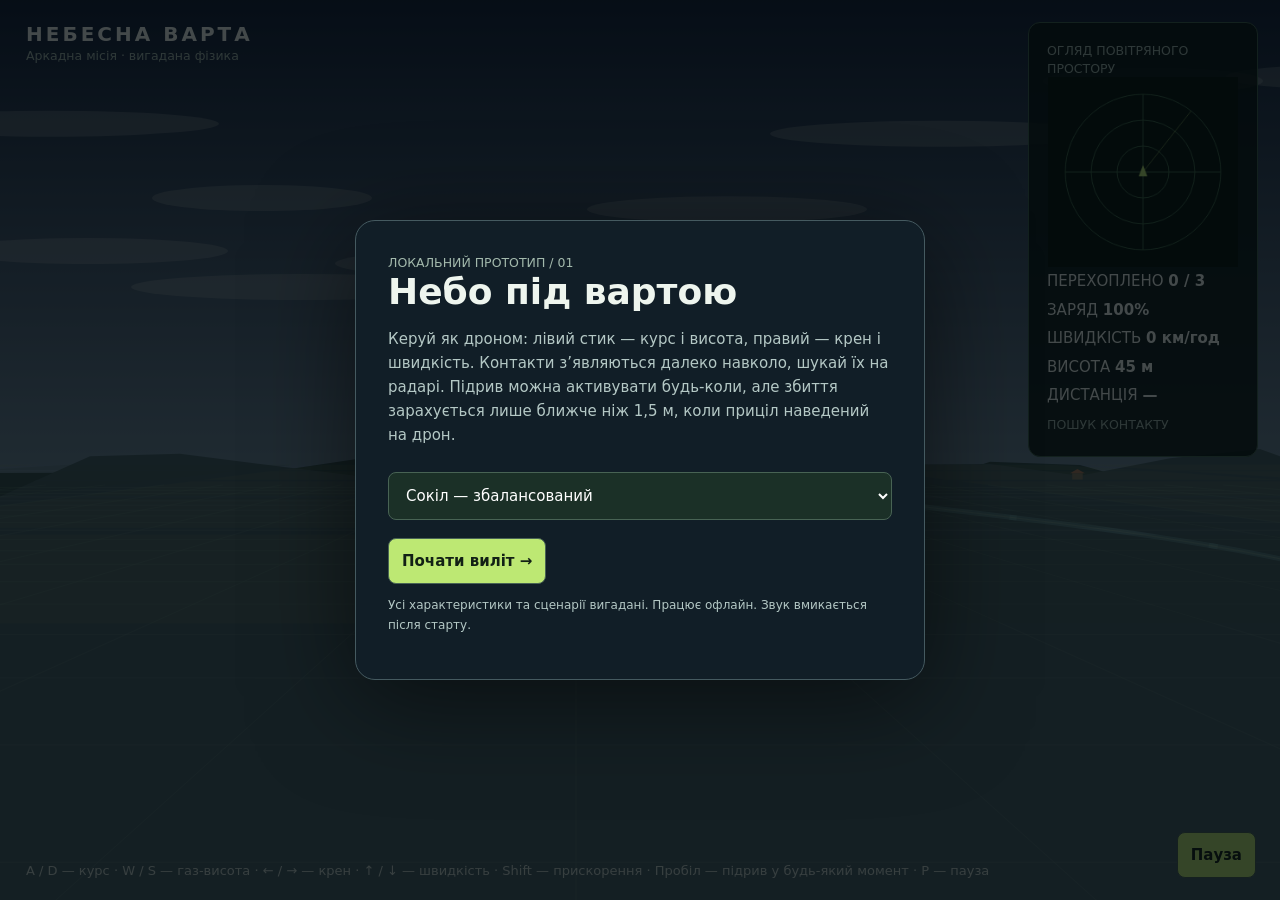
==== interceptor.html @ 4b61b433 "Add division website" ====
<!doctype html>
<html lang="uk"><meta charset="utf-8"><meta name="viewport" content="width=device-width,initial-scale=1">
<title>Небесна варта — аркада</title>
<style>
*{box-sizing:border-box}body{margin:0;background:#080e14;color:#eef5ee;font:15px system-ui}canvas#view{display:block;width:100vw;height:100vh}header{position:absolute;top:22px;left:26px;pointer-events:none}h1{font-size:20px;letter-spacing:3px;margin:0}small{color:#a3b9ac}.panel{position:absolute;right:22px;top:22px;width:230px;padding:18px;background:#091711dd;border:1px solid #42644e;border-radius:12px}#radar{width:190px;height:190px;display:block;margin:auto}#stats{line-height:1.9;font-variant-numeric:tabular-nums}.help{position:absolute;bottom:22px;left:26px;color:#c3d0c8;font-size:13px}#overlay{position:absolute;inset:0;display:grid;place-items:center;background:#02080cb8}.card{max-width:570px;width:90%;padding:32px;background:#111e27;border:1px solid #455a60;border-radius:20px;box-shadow:0 20px 100px #0008}.card h2{font-size:36px;margin:0 0 14px}.card p{color:#b4c8c5;line-height:1.6}button,select{font:inherit;border-radius:8px;padding:13px;border:1px solid #486354;background:#1b3027;color:white}button{cursor:pointer;background:#bde873;color:#122015;font-weight:700}select{width:100%;margin:10px 0 18px}#pause{position:absolute;bottom:22px;right:24px}.touch{display:none;position:absolute;inset:auto 0 76px;height:145px;pointer-events:none}.stick{position:absolute;width:132px;height:132px;border:1px solid #9cbaa566;border-radius:50%;background:#10221c99;touch-action:none;pointer-events:auto;user-select:none}.stick.left{left:18px}.stick.right{left:164px}.stick:before,.stick:after{content:"";position:absolute;background:#9cbaa533}.stick:before{left:50%;top:12px;bottom:12px;width:1px}.stick:after{top:50%;left:12px;right:12px;height:1px}.stick label{position:absolute;top:-22px;left:4px;color:#d5e6d4;font-size:10px;white-space:nowrap}.knob{position:absolute;left:47px;top:47px;width:36px;height:36px;border-radius:50%;background:#bde873cc;border:2px solid #eaffc8;pointer-events:none}#fire{position:absolute;bottom:80px;right:24px;display:none}@media(pointer:coarse){.touch{display:block}#fire{display:block;bottom:230px}.help{display:none}}@media(max-width:650px){.panel{width:132px;padding:7px;right:8px;top:70px;z-index:1}.panel>small{font-size:8px}#radar{width:100px;height:100px}header{left:15px}#stats{font-size:10px;line-height:1.55}.touch{z-index:3}.stick.left{left:12px}.stick.right{left:auto;right:12px}#fire{z-index:4;left:14px;right:auto}#pause{z-index:4;right:14px}}
</style>
<style>
#orientation-hint{display:none}
@media(pointer:coarse) and (orientation:portrait){
  #orientation-hint{position:absolute;z-index:5;top:12px;left:50%;transform:translateX(-50%);width:max-content;max-width:calc(100% - 24px);padding:9px 13px;display:flex;align-items:center;gap:9px;border:1px solid #9cbaa566;border-radius:9px;background:#091711eF;color:#e4ebdf;font-size:11px;line-height:1.4;box-shadow:0 8px 30px #0006}
  .rotate-icon{color:#bde873;font-size:20px;line-height:1}
}
@media(pointer:coarse) and (orientation:landscape) and (max-width:900px){
  header{top:9px;left:12px}h1{font-size:16px}.panel{top:8px;right:8px;width:112px;padding:5px;z-index:1}.panel>small{font-size:7px}#radar{width:68px;height:68px}#stats{font-size:9px;line-height:1.35}
  .touch{inset:auto 0 8px;height:112px;z-index:3}.stick{width:104px;height:104px}.stick.left{left:12px}.stick.right{left:auto;right:12px}.knob{left:33px;top:33px}
  #fire{display:block;z-index:4;top:12px;bottom:auto;left:calc(50% - 135px);right:auto;padding:9px 13px}#pause{top:12px;bottom:auto;left:calc(50% + 35px);right:auto;padding:9px 13px}
}
</style>
<canvas id="view"></canvas><header><h1>НЕБЕСНА ВАРТА</h1><small>Аркадна місія · вигадана фізика</small></header>
<aside class="panel"><small>ОГЛЯД ПОВІТРЯНОГО ПРОСТОРУ</small><canvas id="radar" width="220" height="220"></canvas><div id="stats"></div></aside>
<div class="help">A / D — курс · W / S — газ-висота · ← / → — крен · ↑ / ↓ — швидкість · Shift — прискорення · Пробіл — підрив у будь-який момент · P — пауза</div><button id="pause">Пауза</button>
<div class="touch"><div class="stick left" data-stick="left"><label>КУРС / ГАЗ</label><i class="knob"></i></div><div class="stick right" data-stick="right"><label>КРЕН / ШВИДКІСТЬ</label><i class="knob"></i></div></div><button id="fire">Імпульс</button>
<div id="orientation-hint" aria-hidden="true"><span class="rotate-icon">↻</span><span>Для зручної гри переверніть телефон горизонтально</span></div>
<div id="overlay"><div class="card"><small>ЛОКАЛЬНИЙ ПРОТОТИП / 01</small><h2 id="title">Небо під вартою</h2><p id="intro">Керуй як дроном: лівий стик — курс і висота, правий — крен і швидкість. Контакти з’являються далеко навколо, шукай їх на радарі. Підрив можна активувати будь-коли, але збиття зарахується лише ближче ніж 1,5 м, коли приціл наведений на дрон.</p><select id="model"><option value="0">Сокіл — збалансований</option><option value="1">Стриж — швидкий, менший заряд</option><option value="2">Сова — плавне керування, більший заряд</option></select><button id="start">Почати виліт →</button><p style="font-size:12px">Усі характеристики та сценарії вигадані. Працює офлайн. Звук вмикається після старту.</p></div></div>
<script>
'use strict';
const canvas=document.querySelector('#view'),ctx=canvas.getContext('2d'),rad=document.querySelector('#radar'),rc=rad.getContext('2d'),stats=document.querySelector('#stats'),overlay=document.querySelector('#overlay');
let W=0,H=0,last=0,clock=0,state='menu',keys={},ship,target,targets=[],particles=[],score=0,battery=100,elapsed=0,launch=0,flash=0,notice='',noticeTime=0,audio,flightSpeed=0;
const sticks={leftX:0,leftY:0,rightX:0,rightY:0};
const models=[{speed:36,control:1,drain:.55},{speed:44,control:1.2,drain:.8},{speed:31,control:.8,drain:.4}];let model=models[0];
const scenery=[];for(let z=-600;z<12000;z+=320)for(let x=-1760;x<=1760;x+=220){const seed=Math.abs(Math.sin(x*12.9898+z*78.233)*43758.5453)%1;if(seed>.78)scenery.push({x:x+(seed-.5)*110,z:z+(seed-.5)*140,kind:seed>.94?'tower':seed>.87?'tree':'house',seed})}
function resize(){W=innerWidth;H=innerHeight;canvas.width=W*devicePixelRatio;canvas.height=H*devicePixelRatio;ctx.setTransform(devicePixelRatio,0,0,devicePixelRatio,0,0)}addEventListener('resize',resize);resize();
function tone(f,d=.1){try{if(!audio)audio=new(window.AudioContext||window.webkitAudioContext)();const o=audio.createOscillator(),g=audio.createGain();o.connect(g);g.connect(audio.destination);o.frequency.value=f;g.gain.setValueAtTime(.055,audio.currentTime);g.gain.exponentialRampToValueAtTime(.001,audio.currentTime+d);o.start();o.stop(audio.currentTime+d)}catch(e){}}
function newTarget(){const distance=320+Math.random()*260,lateral=(Math.random()<.5?-1:1)*distance*(.2+Math.random()*.55),forwardX=Math.sin(ship.yaw),forwardZ=Math.cos(ship.yaw),rightX=Math.cos(ship.yaw),rightZ=-Math.sin(ship.yaw);target={x:ship.x+forwardX*distance+rightX*lateral,y:Math.max(18,Math.min(145,ship.y+(Math.random()-.5)*90)),z:ship.z+forwardZ*distance+rightZ*lateral};targets=[target]}
function start(){model=models[Number(document.querySelector('#model').value)];ship={x:0,y:45,z:0,yaw:0,lateral:0,vertical:0,bank:0};score=0;battery=100;elapsed=0;launch=0;flightSpeed=0;particles=[];newTarget();state='launch';overlay.style.display='none';keys={};tone(300,.2)}
document.querySelector('#start').onclick=start;
function end(win){state='end';overlay.style.display='grid';document.querySelector('#title').textContent=win?'Небо чисте!':'Виліт завершено';document.querySelector('#intro').textContent=`Перехоплено: ${score} / 3. Час: ${Math.floor(elapsed)} с. `+(win?'Гарна робота! Спробуй інший апарат.':'Спробуй ще раз: радар показує напрямок на ціль, а зелений приціл — момент для імпульсу.');document.querySelector('#start').textContent='Новий виліт →'}
function localPosition(x,y,z){const dx=x-ship.x,dz=z-ship.z,c=Math.cos(ship.yaw),s=Math.sin(ship.yaw);return{x:dx*c-dz*s,y:y-ship.y,z:dx*s+dz*c}}
function project(x,y,z){const p=localPosition(x,y,z);if(p.z<=.05)return null;const scale=Math.min(W,H)*.85/p.z;return{x:W*.45+p.x*scale,y:H*.48-p.y*scale,s:scale,d:p.z}}
function targetRange(){if(!target)return Infinity;const dx=target.x-ship.x,dy=target.y-ship.y,dz=target.z-ship.z;return Math.hypot(dx,dy,dz)}
function canHit(){if(!target||state!=='play')return false;const p=localPosition(target.x,target.y,target.z);return targetRange()<=1.5&&p.z>0&&Math.abs(p.x)<=.7&&Math.abs(p.y)<=.7}
function fire(){if(state!=='play')return;const hit=canHit(),p=hit?project(target.x,target.y,target.z):{x:W*.45,y:H*.48};for(let i=0;i<65;i++)particles.push({x:p.x,y:p.y,vx:(Math.random()-.5)*550,vy:(Math.random()-.5)*550,life:1+Math.random()});flash=.7;if(hit){score++;tone(75,.5);notice='ДРОН ЗНИЩЕНО!';noticeTime=2;if(score===3){target=null;targets=[];setTimeout(()=>{if(state==='play')end(true)},1200)}else newTarget()}else{tone(160,.2);notice=targetRange()>1.5?'ПІДРИВ! ЦІЛЬ ЗАНАДТО ДАЛЕКО':'ПІДРИВ! ВИРІВНЯЙ ПРИЦІЛ';noticeTime=1.5}}
function pause(){if(state==='play'){state='paused';keys={}}else if(state==='paused')state='play';document.querySelector('#pause').textContent=state==='paused'?'Продовжити':'Пауза'}document.querySelector('#pause').onclick=pause;document.querySelector('#fire').onclick=fire;
addEventListener('keydown',e=>{if(['ArrowUp','ArrowDown','ArrowLeft','ArrowRight','Space'].includes(e.code))e.preventDefault();keys[e.code]=true;if(!e.repeat&&e.code==='Space')fire();if(!e.repeat&&e.code==='KeyP')pause()});addEventListener('keyup',e=>keys[e.code]=false);addEventListener('blur',()=>{keys={};if(state==='play')pause()});
document.querySelectorAll('[data-stick]').forEach(pad=>{const name=pad.dataset.stick,knob=pad.querySelector('.knob');let pointer=null;function move(e){const r=pad.getBoundingClientRect(),limit=r.width*.34,dx=e.clientX-(r.left+r.width/2),dy=e.clientY-(r.top+r.height/2),length=Math.hypot(dx,dy),scale=length>limit?limit/length:1,x=dx*scale,y=dy*scale;sticks[name+'X']=x/limit;sticks[name+'Y']=y/limit;knob.style.transform=`translate(${x}px,${y}px)`}function reset(){pointer=null;sticks[name+'X']=0;sticks[name+'Y']=0;knob.style.transform=''}pad.addEventListener('pointerdown',e=>{e.preventDefault();pointer=e.pointerId;pad.setPointerCapture(pointer);move(e)});pad.addEventListener('pointermove',e=>{if(e.pointerId===pointer)move(e)});pad.addEventListener('pointerup',reset);pad.addEventListener('pointercancel',reset)});
function draw(dt){clock+=dt;const active=state==='play';if(state==='launch'){launch+=dt;ship.y=Math.min(45,launch*18);ship.z+=dt*16;flightSpeed=16;if(launch>2.5)state='play'}if(active){elapsed+=dt;battery-=dt*model.drain;const yawInput=(keys.KeyD?1:0)-(keys.KeyA?1:0)+sticks.leftX,throttle=(keys.KeyW?1:0)-(keys.KeyS?1:0)-sticks.leftY,roll=(keys.ArrowRight?1:0)-(keys.ArrowLeft?1:0)+sticks.rightX,pitch=(keys.ArrowUp?1:0)-(keys.ArrowDown?1:0)-sticks.rightY,boost=keys.ShiftLeft||keys.ShiftRight;ship.yaw+=yawInput*dt*model.control*1.1;ship.bank+=(roll*28-ship.bank)*Math.min(1,dt*4);ship.lateral+=(roll*26-ship.lateral)*Math.min(1,dt*1.8);ship.vertical+=(throttle*22-ship.vertical)*Math.min(1,dt*2.2);const forwardSpeed=model.speed*Math.max(.35,1+pitch*.45)*(boost?1.4:1),rightX=Math.cos(ship.yaw),rightZ=-Math.sin(ship.yaw);flightSpeed=Math.hypot(forwardSpeed,ship.lateral,ship.vertical);ship.x+=(Math.sin(ship.yaw)*forwardSpeed+rightX*ship.lateral)*dt;ship.z+=(Math.cos(ship.yaw)*forwardSpeed+rightZ*ship.lateral)*dt;ship.y=Math.max(8,Math.min(145,ship.y+ship.vertical*dt));if(boost)battery-=dt*.5;if(target){target.z+=dt*13;target.x+=Math.sin(clock*.4)*dt*2;const relative=localPosition(target.x,target.y,target.z);if(relative.z<0&&targetRange()>80){notice='ЦІЛЬ ПРОПУЩЕНО — НОВИЙ КОНТАКТ';noticeTime=2;newTarget()}}if(battery<=0)end(false)}
const sky=ctx.createLinearGradient(0,0,0,H);sky.addColorStop(0,'#111f34');sky.addColorStop(.55,'#738d9c');sky.addColorStop(.56,'#344c41');sky.addColorStop(1,'#101f19');ctx.fillStyle=sky;ctx.fillRect(0,0,W,H);
const cx=W*.45,cy=H*.48;ctx.save();ctx.translate(cx,cy);ctx.rotate(-ship.bank*Math.PI/180);ctx.translate(-cx,-cy);ctx.fillStyle='#dfe5d533';for(let i=0;i<12;i++){const x=((i*213-ship.x*2)% (W+250)+W+250)%(W+250)-125;ctx.beginPath();ctx.ellipse(x,H*.2+Math.sin(i*7)*H*.12,110+i%3*30,13,0,0,Math.PI*2);ctx.fill()}
for(let layer=2;layer>=0;layer--){const base=H*(.565+layer*.012),parallax=ship.x*(.008+layer*.004)+ship.yaw*H*(.22+layer*.12),step=90;ctx.fillStyle=['#465f63','#354f4d','#293f3c'][layer];ctx.beginPath();ctx.moveTo(-step,base);for(let x=-step;x<=W+step;x+=step){const worldX=x+parallax,height=12+Math.abs(Math.sin(worldX*.009+layer*8))*32+Math.abs(Math.sin(worldX*.021-layer*3))*18;ctx.lineTo(x,base-height)}ctx.lineTo(W+step,H);ctx.lineTo(-step,H);ctx.closePath();ctx.fill()}
for(let z=Math.floor((ship.z-80)/100)*100;z<ship.z+1050;z+=100){const points=[];for(let i=0;i<=8;i++){const wz=z+i*13,x=280*Math.sin(wz*.0025)+90*Math.sin(wz*.008);points.push(project(x,0,wz))}ctx.beginPath();let started=false;for(const p of points){if(p&&p.x>-100&&p.x<W+100&&p.y<H+120){if(!started){ctx.moveTo(p.x,p.y);started=true}else ctx.lineTo(p.x,p.y)}}ctx.strokeStyle='#74a8aa88';ctx.lineWidth=5;ctx.stroke();ctx.strokeStyle='#b5c9a544';ctx.lineWidth=1;ctx.stroke()}
for(let z=Math.floor((ship.z+40)/180)*180;z<ship.z+950;z+=180)for(let x=-1400;x<1400;x+=350){const phase=Math.abs(Math.sin(x*.013+z*.017)),corners=[[x,z],[x+310,z],[x+310,z+155],[x,z+155]].map(([wx,wz])=>project(wx,0,wz));if(corners.every(p=>p&&p.y<H+80)){ctx.beginPath();ctx.moveTo(corners[0].x,corners[0].y);for(let i=1;i<corners.length;i++)ctx.lineTo(corners[i].x,corners[i].y);ctx.closePath();ctx.fillStyle=phase>.5?'#89945b22':'#344f3b28';ctx.fill()}}
ctx.strokeStyle='#91b29322';for(let z=20;z<650;z+=30){const zz=Math.floor(ship.z/30)*30+z;let a=project(ship.x-500,0,zz),b=project(ship.x+500,0,zz);if(a&&b){ctx.beginPath();ctx.moveTo(a.x,a.y);ctx.lineTo(b.x,b.y);ctx.stroke()}}for(let x=-600;x<=600;x+=50){let a=project(x,0,ship.z+8),b=project(x,0,ship.z+650);if(a&&b){ctx.beginPath();ctx.moveTo(a.x,a.y);ctx.lineTo(b.x,b.y);ctx.stroke()}}
for(const feature of scenery){const p=project(feature.x,0,feature.z);if(!p||p.d<20||p.d>1500||p.x< -80||p.x>W+80||p.y>H+80)continue;const unit=p.s,height=(feature.kind==='tower'?18:feature.kind==='tree'?8:6)*unit,width=(feature.kind==='tower'?5:feature.kind==='tree'?4:10)*unit;ctx.fillStyle=feature.kind==='tree'?'#263e30':feature.kind==='tower'?'#73786b':'#827960';ctx.fillRect(p.x-width/2,p.y-height,width,height);if(feature.kind==='tree'){ctx.fillStyle='#405d3c';ctx.beginPath();ctx.moveTo(p.x,p.y-height*2);ctx.lineTo(p.x-width*1.3,p.y-height*.55);ctx.lineTo(p.x+width*1.3,p.y-height*.55);ctx.fill()}else if(feature.kind==='house'){ctx.fillStyle='#aa7959';ctx.beginPath();ctx.moveTo(p.x-width*.7,p.y-height);ctx.lineTo(p.x,p.y-height*1.65);ctx.lineTo(p.x+width*.7,p.y-height);ctx.fill()}else{ctx.fillStyle='#c3ad74';ctx.fillRect(p.x-width*.65,p.y-height*1.35,width*1.3,Math.max(1,unit))}}
if(target){const p=project(target.x,target.y,target.z);if(p){const size=p.s*.1;ctx.save();ctx.translate(p.x,p.y);ctx.scale(size,size);ctx.fillStyle='#1b2025';ctx.beginPath();ctx.moveTo(0,-4);ctx.lineTo(12,4);ctx.lineTo(3,3);ctx.lineTo(2,7);ctx.lineTo(-2,7);ctx.lineTo(-3,3);ctx.lineTo(-12,4);ctx.closePath();ctx.fill();ctx.fillStyle='#ee9145';ctx.fillRect(-1,6,2,2);ctx.restore();ctx.strokeStyle=canHit()?'#bdeb77':'#e5b86a';ctx.strokeRect(p.x-14*size,p.y-9*size,28*size,18*size);ctx.fillStyle='#e8efdf';ctx.font='12px monospace';ctx.fillText('КОНТАКТ 01',p.x+14*size+7,p.y)}}ctx.restore();
ctx.strokeStyle=canHit()?'#bdeb77':'#d7e5dd';ctx.lineWidth=1.5;ctx.beginPath();ctx.arc(cx,cy,22,0,Math.PI*2);ctx.moveTo(cx-35,cy);ctx.lineTo(cx-10,cy);ctx.moveTo(cx+10,cy);ctx.lineTo(cx+35,cy);ctx.moveTo(cx,cy-35);ctx.lineTo(cx,cy-10);ctx.moveTo(cx,cy+10);ctx.lineTo(cx,cy+35);ctx.stroke();ctx.font='13px monospace';ctx.textAlign='center';ctx.fillStyle=ctx.strokeStyle;ctx.fillText(canHit()?'ПІДРИВ ГОТОВИЙ · ПРОБІЛ':'',cx,cy+57);
if(state!=='paused'){flash=Math.max(0,flash-dt);noticeTime=Math.max(0,noticeTime-dt)}for(const p of particles){if(state!=='paused'){p.x+=p.vx*dt;p.y+=p.vy*dt;p.life-=dt}ctx.fillStyle=`rgba(255,${Math.floor(100+p.life*60)},50,${Math.max(0,p.life/2)})`;ctx.fillRect(p.x,p.y,4,4)}particles=particles.filter(p=>p.life>0);if(flash){ctx.fillStyle=`rgba(255,220,140,${flash*.5})`;ctx.fillRect(0,0,W,H)}ctx.fillStyle='#edf6e6';ctx.font='bold 20px system-ui';if(state==='launch')ctx.fillText('ЗЛІТ…',cx,H*.75);if(state==='paused')ctx.fillText('ПАУЗА',cx,H*.4);if(noticeTime>0)ctx.fillText(notice,cx,H*.8);ctx.textAlign='left';
rc.fillStyle='#06140c';rc.fillRect(0,0,220,220);rc.strokeStyle='#426c48';rc.lineWidth=1;for(const r of[30,60,90]){rc.beginPath();rc.arc(110,110,r,0,7);rc.stroke()}rc.beginPath();rc.moveTo(20,110);rc.lineTo(200,110);rc.moveTo(110,20);rc.lineTo(110,200);rc.stroke();rc.strokeStyle='#bde87377';rc.beginPath();rc.moveTo(110,110);rc.lineTo(110+90*Math.sin(clock),110-90*Math.cos(clock));rc.stroke();rc.fillStyle='#bde873';rc.beginPath();rc.moveTo(110,102);rc.lineTo(105,115);rc.lineTo(115,115);rc.fill();if(target){const p=localPosition(target.x,target.y,target.z);let dx=p.x*.16,dz=p.z*.16,len=Math.hypot(dx,dz);if(len>85){dx*=85/len;dz*=85/len}rc.fillStyle='#ffb765';rc.beginPath();rc.arc(110+dx,110-dz,4,0,7);rc.fill()}
const contact=target?localPosition(target.x,target.y,target.z):null,range=contact?Math.hypot(contact.x,contact.y,contact.z):null,status=state==='paused'?'ПАУЗА':canHit()?'ПІДРИВ ГОТОВИЙ':range!==null&&range<=1.5?'ВИРІВНЯЙ ПРИЦІЛ':range!==null?'ПІДЛЕТИ ДО 1,5 м':'ПОШУК КОНТАКТУ';stats.innerHTML=`ПЕРЕХОПЛЕНО <b>${score} / 3</b><br>ЗАРЯД <b>${Math.max(0,Math.ceil(battery))}%</b><br>ШВИДКІСТЬ <b>${Math.round(flightSpeed*3.6)} км/год</b><br>ВИСОТА <b>${Math.round(ship.y)} м</b><br>ДИСТАНЦІЯ <b>${range===null?'—':range.toFixed(1)+' м'}</b><br><small>${status}</small>`;
}
ship={x:0,y:45,z:0,yaw:0,lateral:0,vertical:0,bank:0};function frame(t){const dt=Math.min((t-last)/1000,.04);last=t;draw(dt);requestAnimationFrame(frame)}requestAnimationFrame(frame);
</script></html>
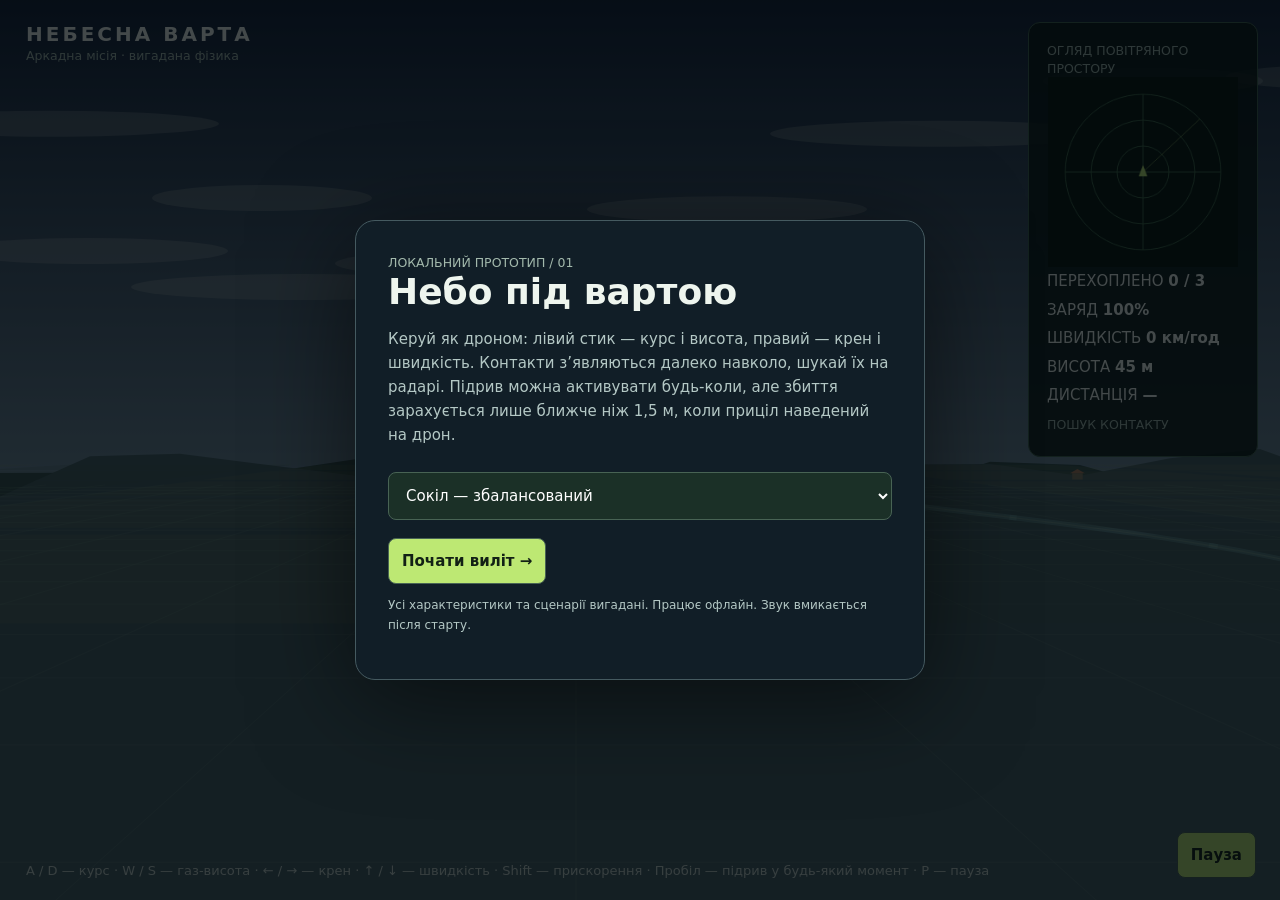
==== commit a6529b27: "Fix swipe" ====
--- a/interceptor.html
+++ b/interceptor.html
@@ -2,7 +2,7 @@
 <html lang="uk"><meta charset="utf-8"><meta name="viewport" content="width=device-width,initial-scale=1">
 <title>Небесна варта — аркада</title>
 <style>
-*{box-sizing:border-box}body{margin:0;background:#080e14;color:#eef5ee;font:15px system-ui}canvas#view{display:block;width:100vw;height:100vh}header{position:absolute;top:22px;left:26px;pointer-events:none}h1{font-size:20px;letter-spacing:3px;margin:0}small{color:#a3b9ac}.panel{position:absolute;right:22px;top:22px;width:230px;padding:18px;background:#091711dd;border:1px solid #42644e;border-radius:12px}#radar{width:190px;height:190px;display:block;margin:auto}#stats{line-height:1.9;font-variant-numeric:tabular-nums}.help{position:absolute;bottom:22px;left:26px;color:#c3d0c8;font-size:13px}#overlay{position:absolute;inset:0;display:grid;place-items:center;background:#02080cb8}.card{max-width:570px;width:90%;padding:32px;background:#111e27;border:1px solid #455a60;border-radius:20px;box-shadow:0 20px 100px #0008}.card h2{font-size:36px;margin:0 0 14px}.card p{color:#b4c8c5;line-height:1.6}button,select{font:inherit;border-radius:8px;padding:13px;border:1px solid #486354;background:#1b3027;color:white}button{cursor:pointer;background:#bde873;color:#122015;font-weight:700}select{width:100%;margin:10px 0 18px}#pause{position:absolute;bottom:22px;right:24px}.touch{display:none;position:absolute;inset:auto 0 76px;height:145px;pointer-events:none}.stick{position:absolute;width:132px;height:132px;border:1px solid #9cbaa566;border-radius:50%;background:#10221c99;touch-action:none;pointer-events:auto;user-select:none}.stick.left{left:18px}.stick.right{left:164px}.stick:before,.stick:after{content:"";position:absolute;background:#9cbaa533}.stick:before{left:50%;top:12px;bottom:12px;width:1px}.stick:after{top:50%;left:12px;right:12px;height:1px}.stick label{position:absolute;top:-22px;left:4px;color:#d5e6d4;font-size:10px;white-space:nowrap}.knob{position:absolute;left:47px;top:47px;width:36px;height:36px;border-radius:50%;background:#bde873cc;border:2px solid #eaffc8;pointer-events:none}#fire{position:absolute;bottom:80px;right:24px;display:none}@media(pointer:coarse){.touch{display:block}#fire{display:block;bottom:230px}.help{display:none}}@media(max-width:650px){.panel{width:132px;padding:7px;right:8px;top:70px;z-index:1}.panel>small{font-size:8px}#radar{width:100px;height:100px}header{left:15px}#stats{font-size:10px;line-height:1.55}.touch{z-index:3}.stick.left{left:12px}.stick.right{left:auto;right:12px}#fire{z-index:4;left:14px;right:auto}#pause{z-index:4;right:14px}}
+*{box-sizing:border-box}html,body{overscroll-behavior-x:none;touch-action:pan-y}body{margin:0;background:#080e14;color:#eef5ee;font:15px system-ui}canvas#view{display:block;width:100vw;height:100vh;touch-action:none}header{position:absolute;top:22px;left:26px;pointer-events:none}h1{font-size:20px;letter-spacing:3px;margin:0}small{color:#a3b9ac}.panel{position:absolute;right:22px;top:22px;width:230px;padding:18px;background:#091711dd;border:1px solid #42644e;border-radius:12px}#radar{width:190px;height:190px;display:block;margin:auto}#stats{line-height:1.9;font-variant-numeric:tabular-nums}.help{position:absolute;bottom:22px;left:26px;color:#c3d0c8;font-size:13px}#overlay{position:absolute;inset:0;display:grid;place-items:center;background:#02080cb8}.card{max-width:570px;width:90%;padding:32px;background:#111e27;border:1px solid #455a60;border-radius:20px;box-shadow:0 20px 100px #0008}.card h2{font-size:36px;margin:0 0 14px}.card p{color:#b4c8c5;line-height:1.6}button,select{font:inherit;border-radius:8px;padding:13px;border:1px solid #486354;background:#1b3027;color:white}button{cursor:pointer;background:#bde873;color:#122015;font-weight:700}select{width:100%;margin:10px 0 18px}#pause{position:absolute;bottom:22px;right:24px}.touch{display:none;position:absolute;inset:auto 0 76px;height:145px;pointer-events:none;touch-action:none;overscroll-behavior:contain}.stick{position:absolute;width:132px;height:132px;border:1px solid #9cbaa566;border-radius:50%;background:#10221c99;touch-action:none;pointer-events:auto;user-select:none;-webkit-user-select:none;-webkit-touch-callout:none}.stick.left{left:18px}.stick.right{left:164px}.stick:before,.stick:after{content:"";position:absolute;background:#9cbaa533}.stick:before{left:50%;top:12px;bottom:12px;width:1px}.stick:after{top:50%;left:12px;right:12px;height:1px}.stick label{position:absolute;top:-22px;left:4px;color:#d5e6d4;font-size:10px;white-space:nowrap}.knob{position:absolute;left:47px;top:47px;width:36px;height:36px;border-radius:50%;background:#bde873cc;border:2px solid #eaffc8;pointer-events:none}#fire{position:absolute;bottom:80px;right:24px;display:none}@media(pointer:coarse){.touch{display:block}#fire{display:block;bottom:230px}.help{display:none}}@media(max-width:650px){.panel{width:132px;padding:7px;right:8px;top:70px;z-index:1}.panel>small{font-size:8px}#radar{width:100px;height:100px}header{left:15px}#stats{font-size:10px;line-height:1.55}.touch{z-index:3}.stick.left{left:12px}.stick.right{left:auto;right:12px}#fire{z-index:4;left:14px;right:auto}#pause{z-index:4;right:14px}}
 </style>
 <style>
 #orientation-hint{display:none}
@@ -42,7 +42,7 @@
 function fire(){if(state!=='play')return;const hit=canHit(),p=hit?project(target.x,target.y,target.z):{x:W*.45,y:H*.48};for(let i=0;i<65;i++)particles.push({x:p.x,y:p.y,vx:(Math.random()-.5)*550,vy:(Math.random()-.5)*550,life:1+Math.random()});flash=.7;if(hit){score++;tone(75,.5);notice='ДРОН ЗНИЩЕНО!';noticeTime=2;if(score===3){target=null;targets=[];setTimeout(()=>{if(state==='play')end(true)},1200)}else newTarget()}else{tone(160,.2);notice=targetRange()>1.5?'ПІДРИВ! ЦІЛЬ ЗАНАДТО ДАЛЕКО':'ПІДРИВ! ВИРІВНЯЙ ПРИЦІЛ';noticeTime=1.5}}
 function pause(){if(state==='play'){state='paused';keys={}}else if(state==='paused')state='play';document.querySelector('#pause').textContent=state==='paused'?'Продовжити':'Пауза'}document.querySelector('#pause').onclick=pause;document.querySelector('#fire').onclick=fire;
 addEventListener('keydown',e=>{if(['ArrowUp','ArrowDown','ArrowLeft','ArrowRight','Space'].includes(e.code))e.preventDefault();keys[e.code]=true;if(!e.repeat&&e.code==='Space')fire();if(!e.repeat&&e.code==='KeyP')pause()});addEventListener('keyup',e=>keys[e.code]=false);addEventListener('blur',()=>{keys={};if(state==='play')pause()});
-document.querySelectorAll('[data-stick]').forEach(pad=>{const name=pad.dataset.stick,knob=pad.querySelector('.knob');let pointer=null;function move(e){const r=pad.getBoundingClientRect(),limit=r.width*.34,dx=e.clientX-(r.left+r.width/2),dy=e.clientY-(r.top+r.height/2),length=Math.hypot(dx,dy),scale=length>limit?limit/length:1,x=dx*scale,y=dy*scale;sticks[name+'X']=x/limit;sticks[name+'Y']=y/limit;knob.style.transform=`translate(${x}px,${y}px)`}function reset(){pointer=null;sticks[name+'X']=0;sticks[name+'Y']=0;knob.style.transform=''}pad.addEventListener('pointerdown',e=>{e.preventDefault();pointer=e.pointerId;pad.setPointerCapture(pointer);move(e)});pad.addEventListener('pointermove',e=>{if(e.pointerId===pointer)move(e)});pad.addEventListener('pointerup',reset);pad.addEventListener('pointercancel',reset)});
+document.querySelectorAll('[data-stick]').forEach(pad=>{const name=pad.dataset.stick,knob=pad.querySelector('.knob');let pointer=null;function move(e){const r=pad.getBoundingClientRect(),limit=r.width*.34,dx=e.clientX-(r.left+r.width/2),dy=e.clientY-(r.top+r.height/2),length=Math.hypot(dx,dy),scale=length>limit?limit/length:1,x=dx*scale,y=dy*scale;sticks[name+'X']=x/limit;sticks[name+'Y']=y/limit;knob.style.transform=`translate(${x}px,${y}px)`}function reset(){pointer=null;sticks[name+'X']=0;sticks[name+'Y']=0;knob.style.transform=''}pad.addEventListener('pointerdown',e=>{e.preventDefault();pointer=e.pointerId;pad.setPointerCapture(pointer);move(e)});pad.addEventListener('pointermove',e=>{if(e.pointerId===pointer){e.preventDefault();move(e)}});pad.addEventListener('pointerup',reset);pad.addEventListener('pointercancel',reset);pad.addEventListener('lostpointercapture',reset)});
 function draw(dt){clock+=dt;const active=state==='play';if(state==='launch'){launch+=dt;ship.y=Math.min(45,launch*18);ship.z+=dt*16;flightSpeed=16;if(launch>2.5)state='play'}if(active){elapsed+=dt;battery-=dt*model.drain;const yawInput=(keys.KeyD?1:0)-(keys.KeyA?1:0)+sticks.leftX,throttle=(keys.KeyW?1:0)-(keys.KeyS?1:0)-sticks.leftY,roll=(keys.ArrowRight?1:0)-(keys.ArrowLeft?1:0)+sticks.rightX,pitch=(keys.ArrowUp?1:0)-(keys.ArrowDown?1:0)-sticks.rightY,boost=keys.ShiftLeft||keys.ShiftRight;ship.yaw+=yawInput*dt*model.control*1.1;ship.bank+=(roll*28-ship.bank)*Math.min(1,dt*4);ship.lateral+=(roll*26-ship.lateral)*Math.min(1,dt*1.8);ship.vertical+=(throttle*22-ship.vertical)*Math.min(1,dt*2.2);const forwardSpeed=model.speed*Math.max(.35,1+pitch*.45)*(boost?1.4:1),rightX=Math.cos(ship.yaw),rightZ=-Math.sin(ship.yaw);flightSpeed=Math.hypot(forwardSpeed,ship.lateral,ship.vertical);ship.x+=(Math.sin(ship.yaw)*forwardSpeed+rightX*ship.lateral)*dt;ship.z+=(Math.cos(ship.yaw)*forwardSpeed+rightZ*ship.lateral)*dt;ship.y=Math.max(8,Math.min(145,ship.y+ship.vertical*dt));if(boost)battery-=dt*.5;if(target){target.z+=dt*13;target.x+=Math.sin(clock*.4)*dt*2;const relative=localPosition(target.x,target.y,target.z);if(relative.z<0&&targetRange()>80){notice='ЦІЛЬ ПРОПУЩЕНО — НОВИЙ КОНТАКТ';noticeTime=2;newTarget()}}if(battery<=0)end(false)}
 const sky=ctx.createLinearGradient(0,0,0,H);sky.addColorStop(0,'#111f34');sky.addColorStop(.55,'#738d9c');sky.addColorStop(.56,'#344c41');sky.addColorStop(1,'#101f19');ctx.fillStyle=sky;ctx.fillRect(0,0,W,H);
 const cx=W*.45,cy=H*.48;ctx.save();ctx.translate(cx,cy);ctx.rotate(-ship.bank*Math.PI/180);ctx.translate(-cx,-cy);ctx.fillStyle='#dfe5d533';for(let i=0;i<12;i++){const x=((i*213-ship.x*2)% (W+250)+W+250)%(W+250)-125;ctx.beginPath();ctx.ellipse(x,H*.2+Math.sin(i*7)*H*.12,110+i%3*30,13,0,0,Math.PI*2);ctx.fill()}
